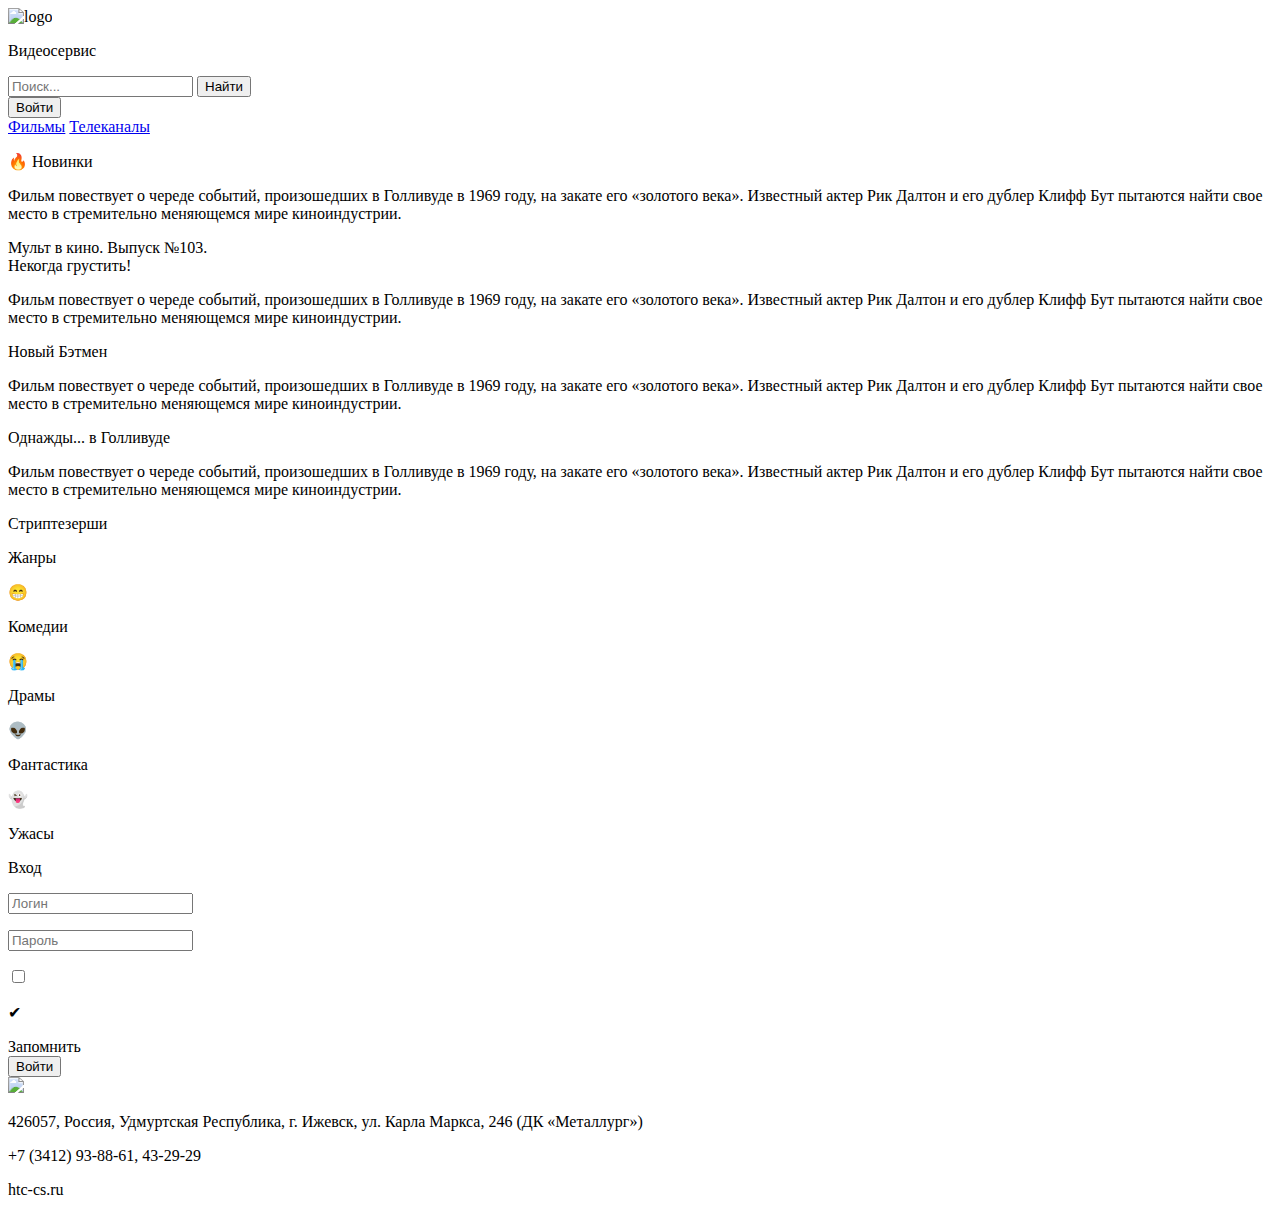
==== index.html @ 26375f3a "html" ====
<!DOCTYPE html>
<html lang="en">

<head>
	<meta charset="UTF-8">
	<meta name="viewport" content="width=device-width, initial-scale=1.0">
	<link rel="stylesheet" href="css/styleFilms.css">
	<link rel="stylesheet" href="css/normalize.css">
	<link rel="stylesheet" href="css/modal_vox.css">
	<title>videohosting</title>
</head>

<body>
	<header class="header">
		<div class="header__logo">
			<img src="img/sign.png" alt="logo">
			<p class="header__logo-p">Видеoсервис</p>
		</div>

		<form>
			<input type="text" placeholder="Поиск..." class="header__search">
			<input type="submit" value="Найти" class="header__search-btn">
		</form>

		<form>
			<input type="button" value="Войти" class="header__login" id="open-modal-btn">
		</form>
	</header>

	<nav class="tabs">
		<a href="index.html" class="nav__films">Фильмы</a>
		<a href="TVs.html" class="nav__TV">Телеканалы</a>
	</nav>

	<main class="main">
		<section class="new">
			<p class="films__new">&#x1f525; Новинки</p>
			<div class="films__gallery">
				<div class="films__gallery-item">
					<div class="gallery__image1">
						<div class="films__gallery-item-desc">
						<p class="text2-home">Фильм повествует о череде событий, произошедших в Голливуде в 1969 году, на закате его «золотого века».
							Известный актер Рик Далтон и его дублер Клифф Бут пытаются найти свое место в стремительно меняющемся мире
							киноиндустрии.</p>
					</div>
					</div>
					<p class="films__gallery-caption">Мульт в кино. Выпуск №103.<br> Некогда грустить!</p>
				</div>

				<div class="films__gallery-item">
					<div class="gallery__image2">
						<div class="films__gallery-item-desc">
						<p class="text2-home">Фильм повествует о череде событий, произошедших в Голливуде в 1969 году, на закате его «золотого века».
							Известный актер Рик Далтон и его дублер Клифф Бут пытаются найти свое место в стремительно меняющемся мире
							киноиндустрии.</p>
					</div>
					</div>
					
					<p class="films__gallery-caption">Новый Бэтмен</p>
				</div>

				<div class="films__gallery-item">
					<div class="gallery__image3">
						<div class="films__gallery-item-desc">
						<p class="text2-home">Фильм повествует о череде событий, произошедших в Голливуде в 1969 году, на закате его «золотого века».
							Известный актер Рик Далтон и его дублер Клифф Бут пытаются найти свое место в стремительно меняющемся мире
							киноиндустрии.</p>
					</div>
					</div>
					<p class="films__gallery-caption">Однажды... в Голливуде</p>
				</div>

				<div class="films__gallery-item">
					<div class="gallery__image4">
						<div class="films__gallery-item-desc">
						<p class="text2-home">Фильм повествует о череде событий, произошедших в Голливуде в 1969 году, на закате его «золотого века».
							Известный актер Рик Далтон и его дублер Клифф Бут пытаются найти свое место в стремительно меняющемся мире
							киноиндустрии.</p>
					</div>
					</div>
					<p class="films__gallery-caption">Стриптезерши</p>
				</div>
			</div>
		</section>

		<section class="genres">
			<p class="films__new">Жанры</p>
			<div class="genres__gallery">
				<div class="genres__block" id="genres__one">
					<div class="emotsi">
						<p class="genres__block-emotsi">😁</p>
					</div>
					
					<p class="genres__block-name">Комедии</p>
				</div>

				<div class="genres__block" id="genres__two">
					<p class="genres__block-emotsi">😭</p>
					<p class="genres__block-name">Драмы</p>
				</div>

				<div class="genres__block" id="genres__three">
					<p class="genres__block-emotsi">👽</p>
					<p class="genres__block-name">Фантастика</p>
				</div>

				<div class="genres__block" id="genres__four">
					<p class="genres__block-emotsi">👻</p>
					<p class="genres__block-name">Ужасы</p>
				</div>
			</div>


		</section>
	</main>

	<div class="modal" id="my-modal">
		<div class="modal__box">
				<p class="modal__box-center">Вход</p>
				<div>
					<form class="main-form">
						<p><input type="text" placeholder="Логин" class="input"></p>
						<p><input type="text" placeholder="Пароль" class="input"></p>
				</div>
				<div id="dialog__p">
				<div>
					<input type="checkbox" name="remember" id="check1">
					<div class="checkmark"><p>&#10004;</p></div>
				</div>
				<div>
					<label for="remember" id="remember">Запомнить</label>
				</div>
			</div>
				<div class="modal__box-center">
					<input type="submit" value="Войти" class="submit-login">
				</div>
		</div>
	</div>

	<footer class="footer">
		<div class="convert">
			<img src="img/htc-cs-logo.png" id="footer__image">
		<div class="footer__contacts">
			<p class="footer__text">426057, Россия, Удмуртская Республика, г. Ижевск, ул. Карла Маркса, 246 (ДК «Металлург»)
			</p>
			<p class="footer__text">+7 (3412) 93-88-61, 43-29-29</p>
			<p class="footer__text" id="htc">htc-cs.ru</p>
		</div>
		</div>
		
	</footer>
	<script src="scripts/index.js"></script>
</body>

</html>
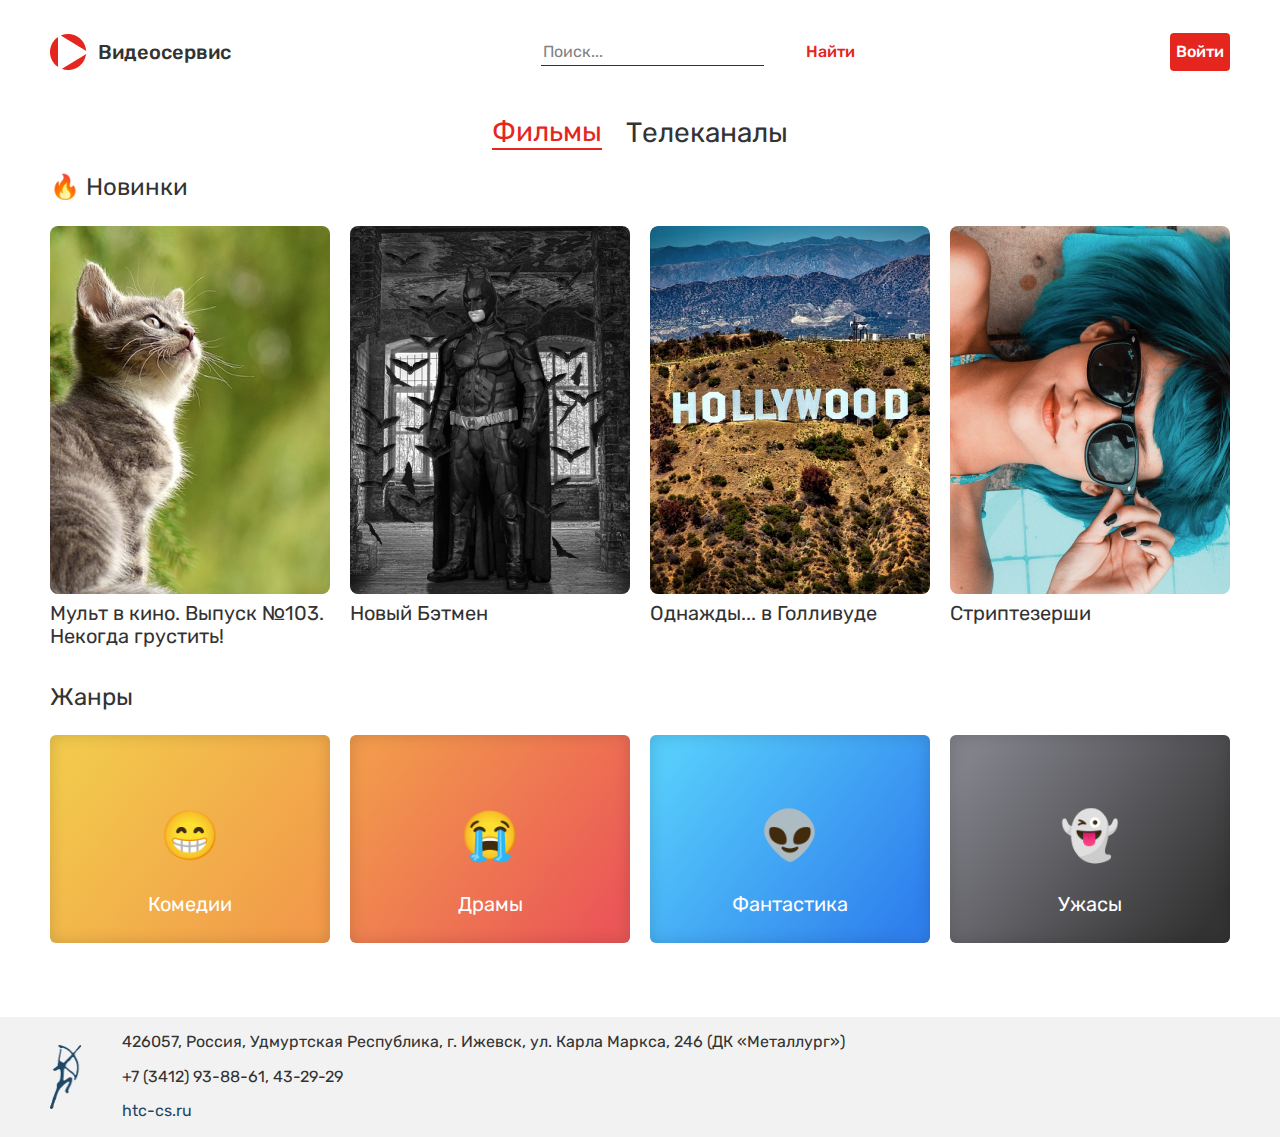
==== commit 9fca6b19: "Add files via upload" ====
--- a/index.html
+++ b/index.html
@@ -4,9 +4,12 @@
 <head>
 	<meta charset="UTF-8">
 	<meta name="viewport" content="width=device-width, initial-scale=1.0">
+	<meta name="theme-color" media="(prefers-color-scheme: light)" content="rgb(255 0 0)">
+	<meta name="theme-color" media="(prefers-color-scheme: dark)" content="rgb(0 0 0)">
 	<link rel="stylesheet" href="css/styleFilms.css">
 	<link rel="stylesheet" href="css/normalize.css">
 	<link rel="stylesheet" href="css/modal_vox.css">
+	<link rel="shortcut icon" href="img/sign.png" />
 	<title>videohosting</title>
 </head>
 
--- a/css/styleFilms.css
+++ b/css/styleFilms.css
@@ -0,0 +1,381 @@
+html,
+body {
+	margin: 0;
+}
+
+@font-face {
+	font-family: Rubik-medium;
+	src: url(../fonts/static/Rubik-Medium.ttf);
+}
+
+@font-face {
+	font-family: Rubik;
+	src: url(../fonts/static/Rubik-Regular.ttf);
+}
+
+.header {
+	height: 40px;
+	display: flex;
+	justify-content: space-between;
+	align-items: center;
+	margin: 0 auto;
+	margin-top: 32px;
+	max-width: 1180px;
+}
+
+.header__logo {
+	display: flex;
+	align-items: center;
+}
+
+.header__logo-p {
+	color: #333;
+	margin-left: 11px;
+	font-family: Rubik-medium;
+	font-size: 20px;
+	font-style: normal;
+	font-weight: 500;
+	line-height: normal;
+}
+
+.header__search {
+	max-width: 320px;
+	height: 25px;
+	border: none;
+	font-family: Rubik;
+	border-bottom: 1px #333 solid;
+	margin-right: 32px;
+}
+
+.header__search::placeholder {
+	color: #828282;
+	font-family: Rubik;
+	font-size: 16px;
+	font-weight: 500;
+}
+
+.header__search:focus {
+	outline: none;
+	color: #333;
+	font-family: Rubik;
+	font-size: 16px;
+	font-weight: 500;
+}
+
+.header__search-btn {
+	background: none;
+	border: none;
+	color: #E5261E;
+	font-family: Rubik-medium;
+	font-size: 16px;
+	font-weight: 500;
+}
+
+.header__login {
+	max-width: 113px;
+	height: 38px;
+	border: none;
+	border-radius: 4px;
+	background-color: #E5261E;
+	color: #FFF;
+	text-align: center;
+	font-family: Rubik-medium;
+	font-size: 16px;
+	font-weight: 500;
+}
+
+.header__login:hover {
+	background: #CC221B;
+}
+
+.tabs {
+	display: flex;
+	justify-content: center;
+	align-items: center;
+	margin-top: 44px;
+	font-family: Rubik;
+	font-size: 28px;
+	font-weight: 500;
+}
+
+.nav__films {
+	margin-right: 24px;
+	color: #E5261E;
+	text-decoration: none;
+	border-bottom: 2px #E5261E solid;
+}
+
+.nav__TV {
+	text-decoration: none;
+	color: #333;
+}
+
+.nav__TV:hover{
+	color: #E5261E;
+	text-decoration: none;
+	border-bottom: 2px #E5261E solid;
+}
+
+.new {	
+	margin: 0 auto;
+	max-width: 1180px;
+}
+
+.films__new {
+	color: #333;
+	font-family: Rubik;
+	font-size: 24px;
+	font-weight: 500;
+	justify-content: center;
+}
+
+.films__gallery {
+	height: 434px;
+	display: flex;
+	flex-wrap: wrap;
+	margin-top: 16px;
+	overflow-y: scroll;
+}
+.films__gallery::-webkit-scrollbar{
+	width: 0;
+	opacity: 0;
+}
+.films__gallery::-webkit-slider-thumb{
+	width: 0;
+	opacity: 0;
+}
+
+.films__gallery-item {
+	margin-right: 20px;
+	width: 280px;
+	height: 434px;
+	flex-direction: column;
+	justify-content: center;
+	align-items: flex-start;
+	gap: 16px;
+}
+.films__gallery-item:last-child{
+	margin-right: 0px;
+}
+.gallery__image1 {
+	background-image: url(../img/image.png);
+	background-repeat: no-repeat;
+	border-radius: 0.5rem;
+}
+.gallery__image2 {
+	background-image: url(../img/batmen.png);
+	background-repeat: no-repeat;
+	border-radius: 0.5rem;
+}
+.gallery__image3 {
+	background-image: url(../img/picture.png);
+	background-repeat: no-repeat;
+	border-radius: 0.5rem;
+}
+.gallery__image4 {
+	background-image: url(../img/walking-wanders.png);
+	border-radius: 0.5rem;
+}
+
+.films__gallery-item-desc{
+	width: 17.5rem;
+	height: 23rem;
+	border-radius: 0.5rem;
+	opacity: 0;
+	background-color: rgba(0,0,0,0.8);
+	color: white;
+	color: var(--Gray-6, #F2F2F2);
+	font-family: Rubik;
+	font-size: 1rem;
+	font-style: normal;
+	font-weight: 400;
+	line-height: 140%; /* 1.4rem */
+	transition: 0.4s;
+	cursor: pointer;
+	display: flex;
+	}
+	
+	.text2-home{
+		margin: 1rem 1rem;
+	}
+	.films__gallery-item-desc:hover{
+	opacity: 0.8;
+	}
+
+
+.films__gallery-caption {
+	margin: 8px 0;
+	width: 280px;
+	color: #333;
+	font-family: Rubik;
+	font-size: 20px;
+	font-weight: 400;
+}
+
+.genres {
+	max-width: 1180px;
+	margin: 0 auto;
+	margin-bottom: 72px;
+}
+
+.genres__gallery {
+	height: 210px;
+	display: flex;
+}
+
+.genres__block {
+	cursor: pointer;
+	margin-right: 20px;
+	width: 280px;
+	height: 208px;
+	border-radius: 6px;
+	box-shadow: 0px 0px 16px 0px rgba(0, 0, 0, 0.15) inset;
+}
+
+.genres__block:last-child{
+	margin-right: 0;
+}
+
+#genres__one {
+	background: linear-gradient(128deg, #F2C94C 8.44%, #F29A4A 91.36%);
+}
+
+#genres__two {
+	background: linear-gradient(128deg, #F2994C 8.44%, #EB5757 91.36%);
+}
+
+#genres__three {
+	background: linear-gradient(128deg, #56CCFB 8.44%, #2F80ED 91.36%);
+}
+
+#genres__four {
+	background: linear-gradient(128deg, #82828b 8.44%, #333 91.36%);
+}
+
+#genres__one:hover {
+	opacity: 0.8;
+}
+
+#genres__two:hover {
+	opacity: 0.8;
+}
+
+#genres__three:hover {
+	opacity: 0.8;
+}
+
+#genres__four:hover {
+	opacity: 0.8;
+}
+
+.genres__block-emotsi {
+	text-align: center;
+	font-family: Rubik;
+	font-size: 48px;
+	margin-top: 72.5px;
+	margin-bottom: 30px;
+}
+
+.genres__block-name {
+	margin: 0;
+	color: #FFF;
+	text-align: center;
+	font-family: Rubik;
+	font-size: 20px;
+	font-weight: 400;
+}
+
+.footer {
+	display: flex;
+	width: 100%;
+	background: #F2F2F2;
+}
+
+.convert{
+	margin: 0 auto;
+	width: 1180px;
+	display: flex;
+}
+
+#footer__image {
+	width: 31.992px;
+	height: 64px;
+	margin: auto 0;
+	margin-right: 40px;
+}
+
+.footer__contacts {
+	color: #333;
+	font-family: Rubik;
+	font-size: 16px;
+	font-weight: 400;
+}
+
+#htc{
+	font-weight: 500;
+	color: var(--htc-color, #1F4766);
+}
+
+@media screen and (max-width:600px) {
+	.header{
+		margin-top: 20px;
+		flex-direction: column;
+	}
+	#open-modal-btn{
+		margin-top: 3vh;
+	}
+	.tabs{
+		margin-top: 25vh;
+	}
+	.films__gallery-item{
+		margin-bottom: 5vh;
+		margin-right: 0;
+	}
+	.genres__block{
+			margin-bottom: 5vh;
+			margin-right: 0;
+		}
+	
+}
+@media screen and (max-width: 880px){
+	.films__gallery-item:nth-child(even){
+		margin-right: 0;
+	}
+	.genres__block:nth-child(even){
+		margin-right: 0;
+	}
+}
+@media screen and (max-width: 1200px) {
+	.films__new{
+		display: flex;
+		justify-content: center;
+	}
+
+	.films__gallery{
+		justify-content: center;
+	}
+
+	.films__gallery-item{
+		margin-bottom: 2vh;
+	}
+
+	.genres__gallery{
+		margin-right: 0;
+		display: flex;
+		justify-content: center;
+		overflow-y: scroll;
+		flex-wrap: wrap;
+	}
+
+	.genres__gallery::-webkit-scrollbar{
+		width: 0;
+		opacity: 0;
+	}
+	.genres__block{
+		margin-bottom: 5vh;
+	}
+	#footer__image{
+		margin-left: 20px;
+		margin-right: 20px;
+	}
+}--- a/css/modal_vox.css
+++ b/css/modal_vox.css
@@ -0,0 +1,122 @@
+.modal {
+	position: fixed;
+	left: 0;
+	top: 0;
+	width: 100%;
+	height: 100vh;
+	z-index: 99998;
+	background-color: rgba(0, 0, 0, .3);
+	display: grid;
+	align-items: center;
+	justify-content: center;
+	overflow-y: auto;
+	visibility: hidden;
+	opacity: 0;
+	transition: opacity .4s, visibility .4s;
+}
+
+.modal__box {
+	border-radius: 8px;
+	position: relative;
+	width: 304px;
+height: 394px;
+	padding: 36px;
+	z-index: 1;
+	margin: 30px 15px;
+	background-color: white;
+	box-shadow: 0px 0px 17px -7px rgba(34, 60, 80, 0.2);
+	transform: scale(0);
+	transition: transform .8s;
+}
+
+.modal.open {
+	visibility: visible;
+	opacity: 1;
+}
+
+.modal.open .modal__box {
+	transform: scale(1);
+}
+
+.modal__box-center{
+	display: flex;
+	justify-content: center;
+	color: #333;
+text-align: right;
+font-family: Rubik;
+font-size: 28px;
+font-weight: 500;
+}
+
+.input{
+	width: 100%;
+	border: none;
+	margin-bottom: 24px;
+	font-family: Rubik;
+	padding-bottom: 6px;
+	border-bottom: 1px solid black;
+font-size: 16px;
+font-weight: 400;
+}
+
+.input:focus{
+	outline: none;
+}
+
+.submit-login {
+	margin-top: 111px;
+	display: flexbox;
+	align-items: flex-end;
+	width: 113px;
+	height: 38px;
+	border: none;
+	border-radius: 4px;
+	background-color: #E5261E;
+	color: #FFF;
+	text-align: center;
+	font-family: Rubik;
+	font-size: 16px;
+	font-weight: 500;
+}
+
+.submit-login:hover {
+	background: #CC221B;
+}
+
+#remember{
+	margin-left: 8px;
+	font-family: Rubik;
+}
+
+#check1{
+	position: absolute;
+	top: 259px;
+	transform: scale(1.5);
+	opacity: 0;
+}
+
+.checkmark{
+	color: white;
+	height: 16px;
+	width: 16px;
+	background-color: #ffffff;
+	border: #333333 solid 1px;
+	border-radius: 4px;
+	cursor: default;
+	z-index: -1;
+	text-align: center;
+}
+#dialog__p{
+	display: flex;
+}
+#dialog__p .checkmark p{
+	margin-top: 1px;
+	font-size: 13px;
+}
+
+#check1:checked ~ .checkmark{
+	background-color: #ffffff;
+	border: #333333 solid 1px;
+	color: #E5261E;
+	border-radius: 4px;
+}